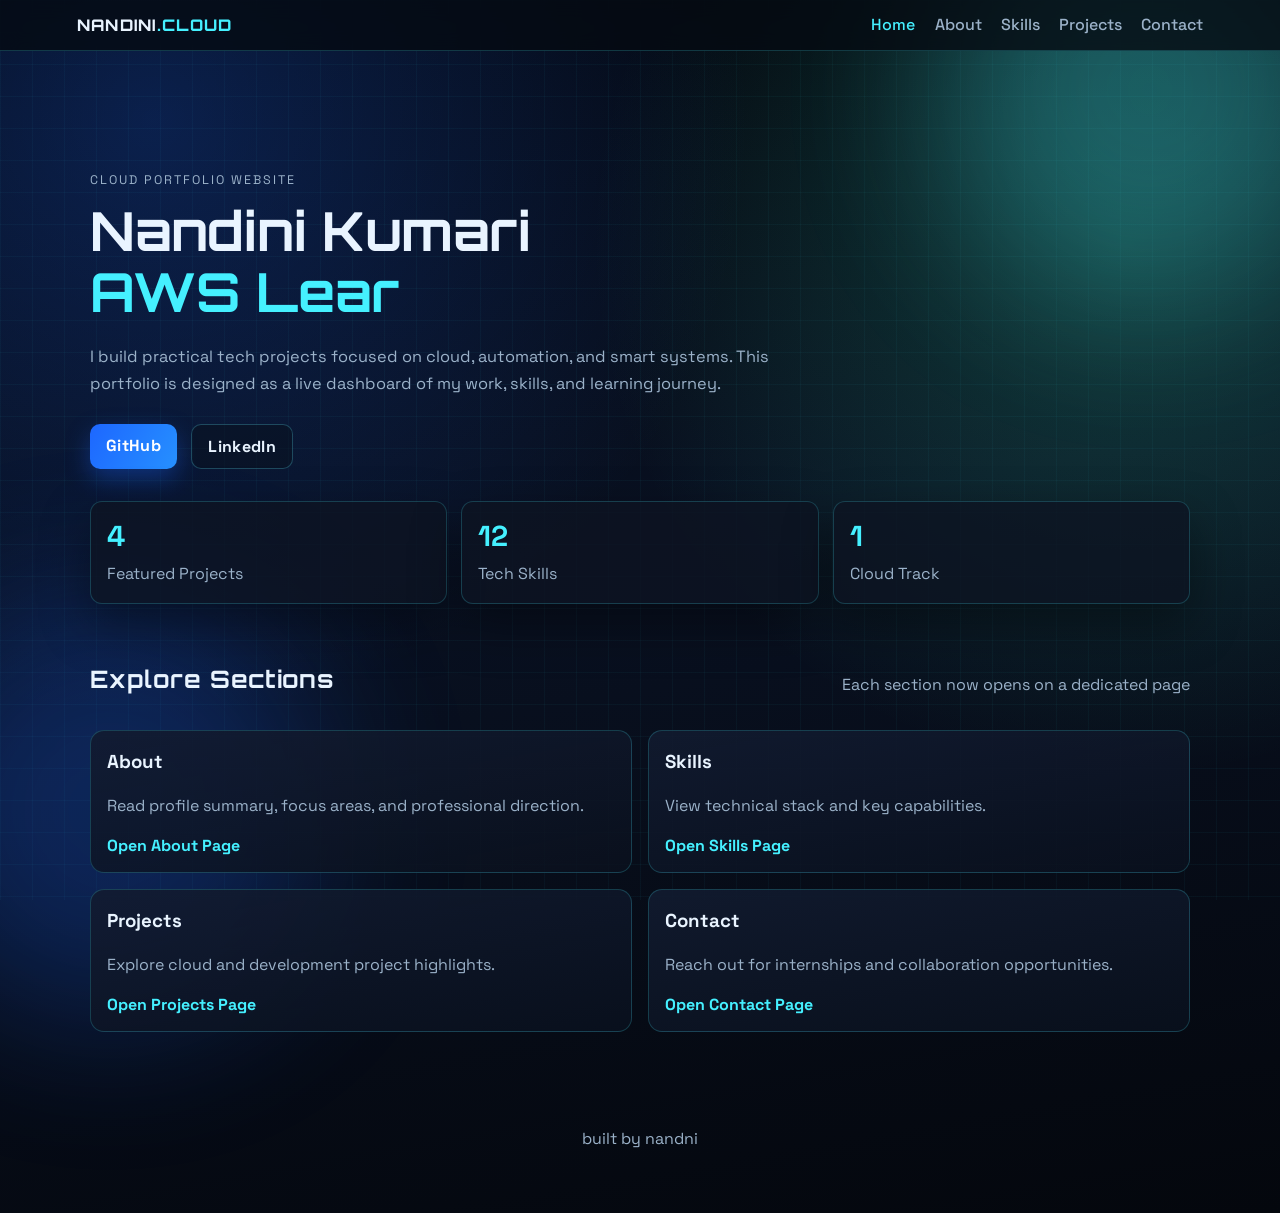
==== index.html @ f7e58623 "Add files via upload" ====
<!DOCTYPE html>
<html lang="en">
<head>
  <meta charset="UTF-8" />
  <meta name="viewport" content="width=device-width, initial-scale=1.0" />
  <meta name="description" content="Nandini Kumari | Cloud and Tech Portfolio" />
  <title>Nandini Kumari | Cloud Portfolio</title>
  <link rel="preconnect" href="https://fonts.googleapis.com" />
  <link rel="preconnect" href="https://fonts.gstatic.com" crossorigin />
  <link href="https://fonts.googleapis.com/css2?family=Orbitron:wght@500;700;800&family=Space+Grotesk:wght@400;500;700&display=swap" rel="stylesheet" />
  <link rel="stylesheet" href="styles.css" />
</head>
<body>
  <div class="ambient ambient-one"></div>
  <div class="ambient ambient-two"></div>

  <header class="site-header">
    <a href="index.html" class="logo">NANDINI<span>.CLOUD</span></a>
    <button class="menu-toggle" id="menuToggle" aria-label="Toggle navigation">☰</button>
    <nav class="nav" id="mainNav">
      <a class="active" href="index.html">Home</a>
      <a href="about.html">About</a>
      <a href="skills.html">Skills</a>
      <a href="projects.html">Projects</a>
      <a href="contact.html">Contact</a>
    </nav>
  </header>

  <main>
    <section class="hero section">
      <p class="kicker">Cloud Portfolio Website</p>
      <h1>
        Nandini Kumari<br />
        <span id="typingText" class="typing"></span>
      </h1>
      <p class="hero-text">
        I build practical tech projects focused on cloud, automation, and smart systems.
        This portfolio is designed as a live dashboard of my work, skills, and learning journey.
      </p>
      <div class="hero-cta">
        <a class="btn primary" href="https://github.com/Nandinikumari" target="_blank" rel="noopener">GitHub</a>
        <a class="btn ghost" href="https://www.linkedin.com/in/nandinikumari01/" target="_blank" rel="noopener">LinkedIn</a>
      </div>
      <div class="stats-grid">
        <article>
          <h3 class="counter" data-target="4">0</h3>
          <p>Featured Projects</p>
        </article>
        <article>
          <h3 class="counter" data-target="12">0</h3>
          <p>Tech Skills</p>
        </article>
        <article>
          <h3 class="counter" data-target="1">0</h3>
          <p>Cloud Track</p>
        </article>
      </div>
    </section>

    <section class="section reveal">
      <div class="section-head">
        <h2>Explore Sections</h2>
        <p>Each section now opens on a dedicated page</p>
      </div>
      <div class="project-grid">
        <article class="project-card">
          <h3>About</h3>
          <p>Read profile summary, focus areas, and professional direction.</p>
          <a href="about.html">Open About Page</a>
        </article>
        <article class="project-card">
          <h3>Skills</h3>
          <p>View technical stack and key capabilities.</p>
          <a href="skills.html">Open Skills Page</a>
        </article>
        <article class="project-card">
          <h3>Projects</h3>
          <p>Explore cloud and development project highlights.</p>
          <a href="projects.html">Open Projects Page</a>
        </article>
        <article class="project-card">
          <h3>Contact</h3>
          <p>Reach out for internships and collaboration opportunities.</p>
          <a href="contact.html">Open Contact Page</a>
        </article>
      </div>
    </section>
  </main>

  <footer class="site-footer">
    <p>built by nandni</p>
  </footer>

  <script src="script.js"></script>
</body>
</html>
---- styles.css ----
:root {
  --bg: #05080f;
  --bg-soft: #0b1220;
  --surface: rgba(14, 20, 34, 0.78);
  --surface-strong: #101a2d;
  --line: rgba(95, 236, 255, 0.25);
  --text: #e9f4ff;
  --muted: #9bb2c9;
  --cyan: #45f0ff;
  --blue: #1d67ff;
  --green: #39f0ad;
  --shadow: 0 20px 50px rgba(0, 0, 0, 0.4);
}

* {
  box-sizing: border-box;
}

html,
body {
  margin: 0;
  padding: 0;
  scroll-behavior: smooth;
}

body {
  font-family: "Space Grotesk", "Segoe UI", sans-serif;
  color: var(--text);
  background:
    radial-gradient(circle at 12% 10%, rgba(30, 103, 255, 0.25), transparent 38%),
    radial-gradient(circle at 88% 20%, rgba(57, 240, 173, 0.2), transparent 36%),
    linear-gradient(170deg, #03060c, #091122 45%, #04070d);
  min-height: 100vh;
  overflow-x: hidden;
}

body::before {
  content: "";
  position: fixed;
  inset: 0;
  background-image:
    linear-gradient(rgba(69, 240, 255, 0.04) 1px, transparent 1px),
    linear-gradient(90deg, rgba(69, 240, 255, 0.04) 1px, transparent 1px);
  background-size: 32px 32px;
  pointer-events: none;
  z-index: -2;
}

.ambient {
  position: fixed;
  width: 420px;
  height: 420px;
  border-radius: 50%;
  filter: blur(80px);
  opacity: 0.26;
  z-index: -1;
}

.ambient-one {
  top: -120px;
  right: -80px;
  background: var(--cyan);
  animation: floatA 10s ease-in-out infinite;
}

.ambient-two {
  bottom: -120px;
  left: -100px;
  background: var(--blue);
  animation: floatB 12s ease-in-out infinite;
}

@keyframes floatA {
  0%,
  100% {
    transform: translate(0, 0);
  }
  50% {
    transform: translate(-24px, 20px);
  }
}

@keyframes floatB {
  0%,
  100% {
    transform: translate(0, 0);
  }
  50% {
    transform: translate(24px, -20px);
  }
}

.site-header {
  position: sticky;
  top: 0;
  backdrop-filter: blur(10px);
  background: rgba(6, 10, 18, 0.8);
  border-bottom: 1px solid rgba(69, 240, 255, 0.2);
  display: flex;
  align-items: center;
  justify-content: space-between;
  padding: 0.9rem 6vw;
  z-index: 100;
}

.logo {
  font-family: "Orbitron", "Segoe UI", sans-serif;
  letter-spacing: 0.08em;
  text-decoration: none;
  color: var(--text);
  font-weight: 800;
}

.logo span {
  color: var(--cyan);
}

.nav {
  display: flex;
  gap: 1.2rem;
}

.nav a {
  color: var(--muted);
  text-decoration: none;
  font-weight: 500;
  transition: color 0.25s ease;
}

.nav a:hover {
  color: var(--cyan);
}

.nav a.active {
  color: var(--cyan);
}

.menu-toggle {
  display: none;
  border: 1px solid var(--line);
  background: transparent;
  color: var(--text);
  border-radius: 8px;
  font-size: 1.2rem;
  width: 40px;
  height: 40px;
}

main {
  width: min(1100px, 92vw);
  margin: 0 auto;
  padding-bottom: 3rem;
}

.section {
  margin-top: 3.2rem;
}

.hero {
  padding-top: 3.5rem;
}

.kicker {
  color: var(--green);
  text-transform: uppercase;
  letter-spacing: 0.16em;
  font-size: 0.78rem;
  margin-bottom: 0.5rem;
}

.hero h1 {
  font-family: "Orbitron", "Segoe UI", sans-serif;
  font-size: clamp(2rem, 4.2vw, 3.4rem);
  line-height: 1.15;
  margin: 0;
}

.typing {
  color: var(--cyan);
}

.hero-text {
  max-width: 740px;
  color: var(--muted);
  font-size: 1.02rem;
  line-height: 1.7;
  margin-top: 1.2rem;
}

.hero-cta {
  margin-top: 1.6rem;
  display: flex;
  gap: 0.9rem;
  flex-wrap: wrap;
}

.btn {
  text-decoration: none;
  padding: 0.7rem 1rem;
  border-radius: 10px;
  font-weight: 700;
  letter-spacing: 0.02em;
  transition: transform 0.2s ease, box-shadow 0.2s ease, background 0.2s ease;
}

.btn:hover {
  transform: translateY(-2px);
}

.btn.primary {
  background: linear-gradient(120deg, var(--blue), #2690ff);
  color: #fff;
  box-shadow: 0 10px 24px rgba(29, 103, 255, 0.35);
}

.btn.ghost {
  border: 1px solid var(--line);
  color: var(--text);
  background: rgba(9, 16, 29, 0.5);
}

.stats-grid {
  margin-top: 2rem;
  display: grid;
  grid-template-columns: repeat(3, minmax(0, 1fr));
  gap: 0.9rem;
}

.stats-grid article {
  background: var(--surface);
  border: 1px solid rgba(69, 240, 255, 0.2);
  border-radius: 12px;
  padding: 1rem;
  box-shadow: var(--shadow);
}

.stats-grid h3 {
  margin: 0;
  color: var(--cyan);
  font-size: 1.8rem;
}

.stats-grid p {
  margin: 0.35rem 0 0;
  color: var(--muted);
}

.card {
  background: var(--surface);
  border: 1px solid rgba(69, 240, 255, 0.2);
  border-radius: 16px;
  padding: 1.2rem;
  box-shadow: var(--shadow);
}

h2 {
  font-family: "Orbitron", "Segoe UI", sans-serif;
  letter-spacing: 0.04em;
  margin-top: 0;
}

.section p {
  color: var(--muted);
  line-height: 1.7;
}

.profile-block {
  margin: 0.8rem 0 1.2rem;
  text-align: center;
}

.profile-name {
  font-family: "Orbitron", "Segoe UI", sans-serif;
  margin: 0 0 0.8rem;
  color: var(--cyan);
  letter-spacing: 0.04em;
}

.profile-photo {
  width: min(260px, 70vw);
  aspect-ratio: 1 / 1;
  object-fit: cover;
  border-radius: 50%;
  border: 1px solid rgba(69, 240, 255, 0.45);
  box-shadow: var(--shadow);
}

.chips {
  display: flex;
  flex-wrap: wrap;
  gap: 0.7rem;
}

.chips span {
  border: 1px solid rgba(57, 240, 173, 0.3);
  color: #d8ffef;
  background: rgba(12, 31, 29, 0.56);
  padding: 0.45rem 0.75rem;
  border-radius: 999px;
  font-size: 0.92rem;
}

.section-head {
  display: flex;
  align-items: end;
  justify-content: space-between;
  gap: 1rem;
  margin-bottom: 1rem;
}

.project-grid {
  display: grid;
  grid-template-columns: repeat(2, minmax(0, 1fr));
  gap: 1rem;
}

.project-card {
  padding: 1rem;
  border-radius: 14px;
  background: linear-gradient(170deg, rgba(18, 27, 48, 0.9), rgba(10, 17, 30, 0.85));
  border: 1px solid rgba(69, 240, 255, 0.2);
  transition: transform 0.25s ease, border-color 0.25s ease;
}

.project-card:hover {
  transform: translateY(-4px);
  border-color: rgba(69, 240, 255, 0.5);
}

.project-card h3 {
  margin-top: 0.2rem;
}

.project-card a {
  color: var(--cyan);
  text-decoration: none;
  font-weight: 700;
}

.contact-links {
  display: grid;
  gap: 0.55rem;
}

.contact-links a {
  color: #c6dcff;
  text-decoration: none;
}

.contact-links a:hover {
  color: var(--cyan);
}

.site-footer {
  text-align: center;
  color: var(--muted);
  padding: 2rem 1rem 3rem;
}

.reveal {
  opacity: 0;
  transform: translateY(18px);
  transition: opacity 0.55s ease, transform 0.55s ease;
}

.reveal.show {
  opacity: 1;
  transform: translateY(0);
}

@media (max-width: 900px) {
  .project-grid {
    grid-template-columns: 1fr;
  }
}

@media (max-width: 760px) {
  .menu-toggle {
    display: inline-grid;
    place-items: center;
  }

  .nav {
    position: absolute;
    top: 62px;
    right: 6vw;
    width: min(240px, 80vw);
    background: rgba(10, 16, 30, 0.96);
    border: 1px solid rgba(69, 240, 255, 0.25);
    border-radius: 12px;
    padding: 0.9rem;
    display: none;
    flex-direction: column;
  }

  .nav.open {
    display: flex;
  }

  .stats-grid {
    grid-template-columns: 1fr;
  }
}
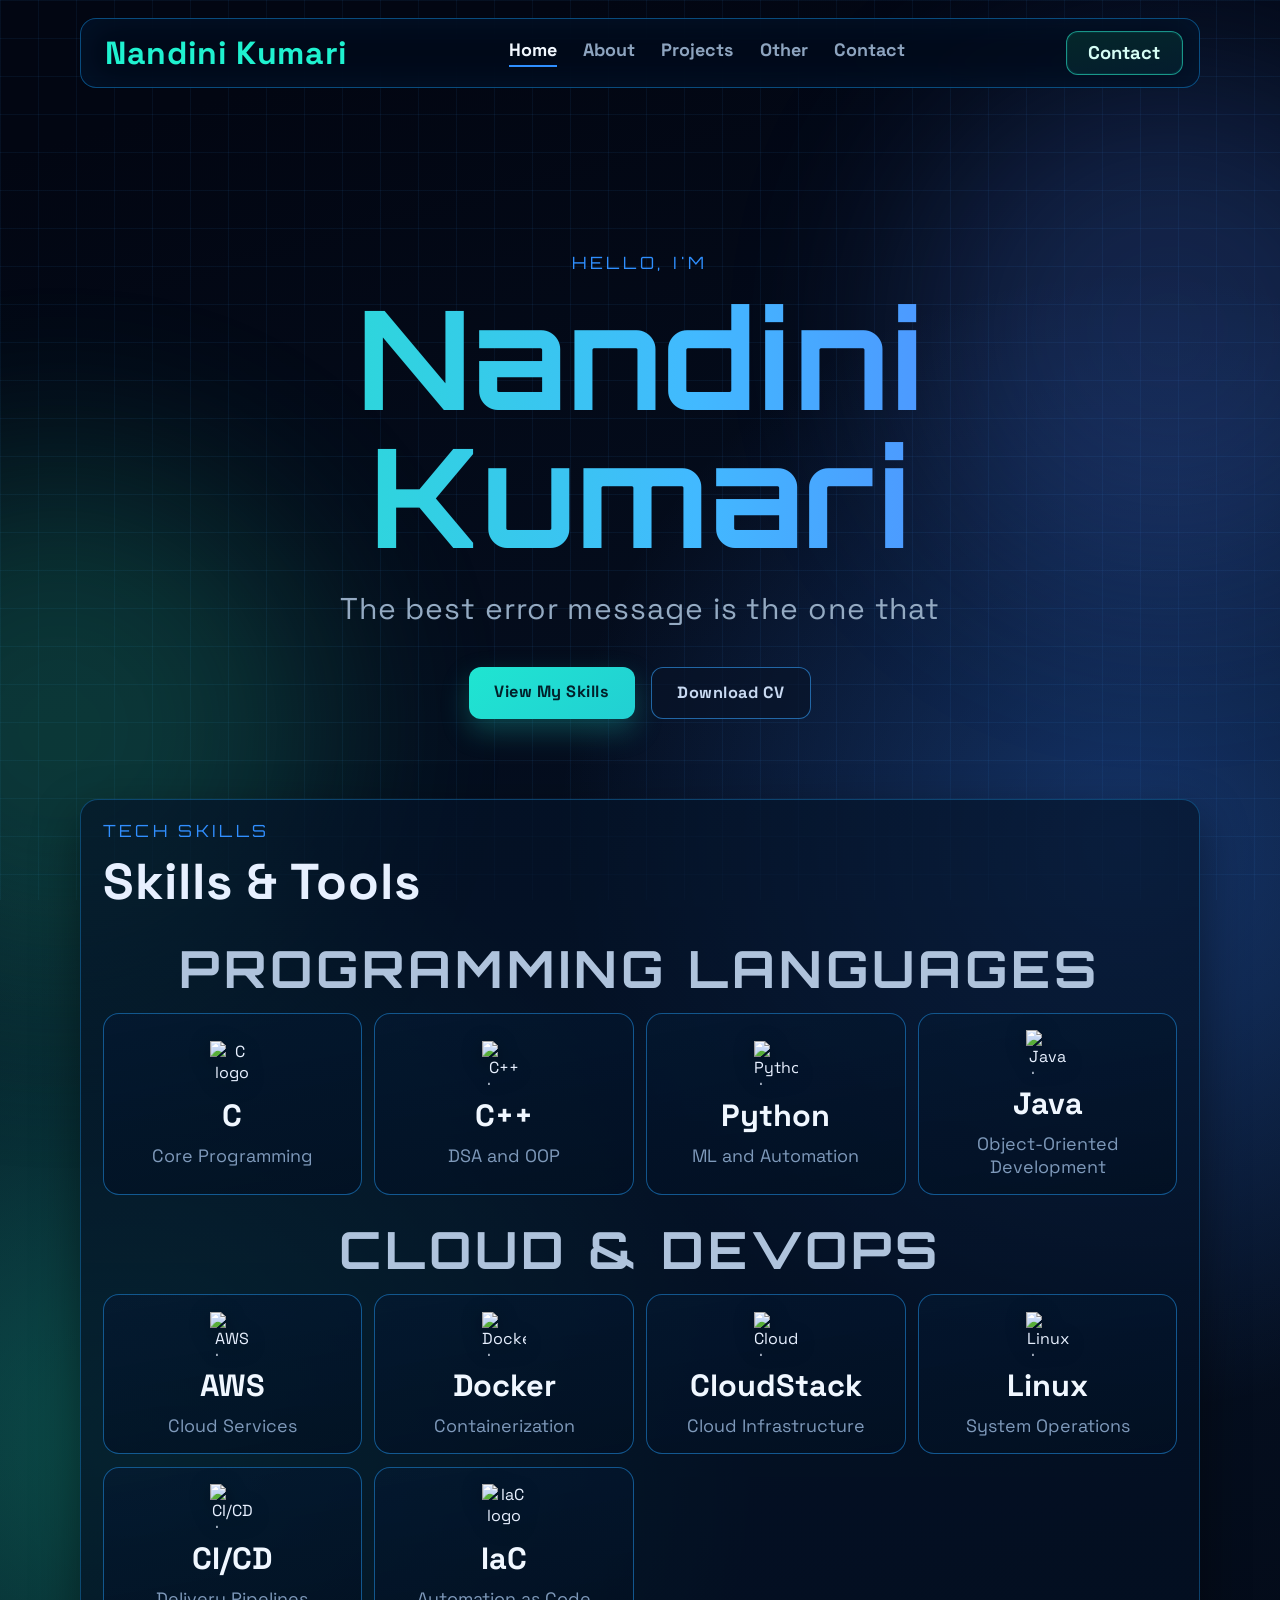
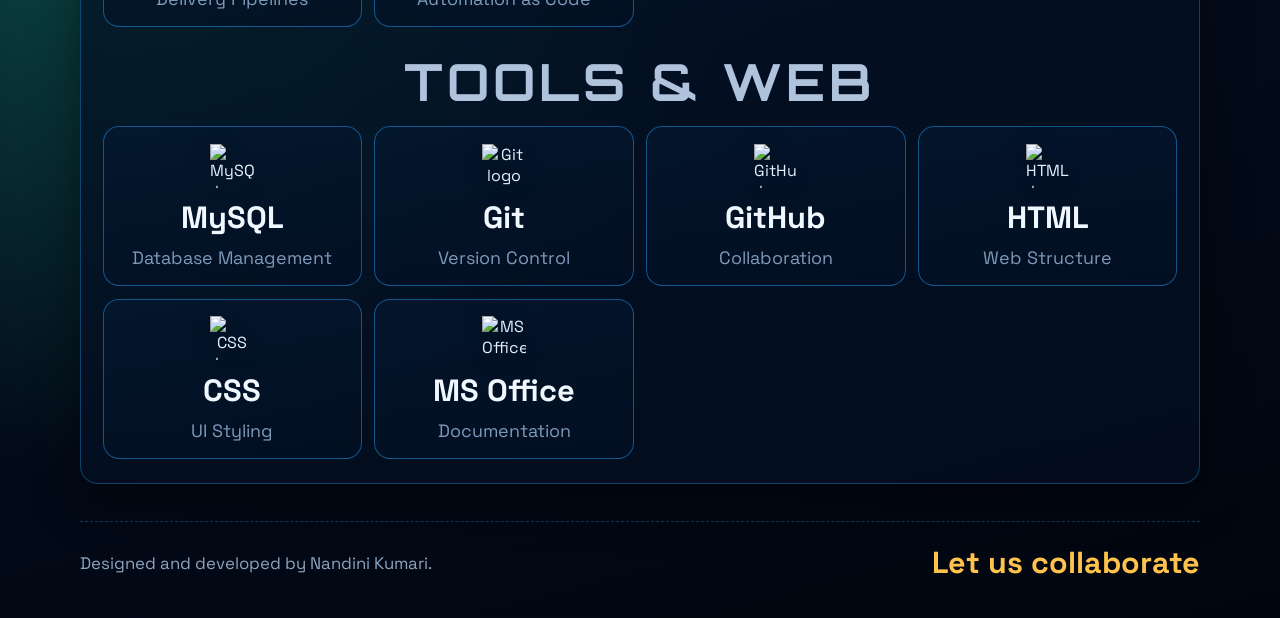
==== commit 5010e9aa: "Add files via upload" ====
--- a/index.html
+++ b/index.html
@@ -15,80 +15,130 @@
   <div class="ambient ambient-two"></div>
 
   <header class="site-header">
-    <a href="index.html" class="logo">NANDINI<span>.CLOUD</span></a>
-    <button class="menu-toggle" id="menuToggle" aria-label="Toggle navigation">☰</button>
+    <a href="index.html" class="logo">Nandini Kumari</a>
+    <button class="menu-toggle" id="menuToggle" aria-label="Toggle navigation">Menu</button>
     <nav class="nav" id="mainNav">
       <a class="active" href="index.html">Home</a>
       <a href="about.html">About</a>
-      <a href="skills.html">Skills</a>
       <a href="projects.html">Projects</a>
+      <a href="skills.html">Other</a>
       <a href="contact.html">Contact</a>
     </nav>
+    <a class="contact-pill" href="contact.html">Contact</a>
   </header>
 
   <main>
     <section class="hero section">
-      <p class="kicker">Cloud Portfolio Website</p>
-      <h1>
-        Nandini Kumari<br />
-        <span id="typingText" class="typing"></span>
-      </h1>
-      <p class="hero-text">
-        I build practical tech projects focused on cloud, automation, and smart systems.
-        This portfolio is designed as a live dashboard of my work, skills, and learning journey.
-      </p>
+      <p class="kicker">HELLO, I'M</p>
+      <h1>Nandini Kumari</h1>
+      <p class="hero-text"><span id="typingText" class="typing"></span></p>
       <div class="hero-cta">
-        <a class="btn primary" href="https://github.com/Nandinikumari" target="_blank" rel="noopener">GitHub</a>
-        <a class="btn ghost" href="https://www.linkedin.com/in/nandinikumari01/" target="_blank" rel="noopener">LinkedIn</a>
-      </div>
-      <div class="stats-grid">
-        <article>
-          <h3 class="counter" data-target="4">0</h3>
-          <p>Featured Projects</p>
-        </article>
-        <article>
-          <h3 class="counter" data-target="12">0</h3>
-          <p>Tech Skills</p>
-        </article>
-        <article>
-          <h3 class="counter" data-target="1">0</h3>
-          <p>Cloud Track</p>
-        </article>
+        <a class="btn primary" href="#skills">View My Skills</a>
+        <a class="btn ghost" href="cloudnadinicv.pdf" target="_blank" rel="noopener">Download CV</a>
       </div>
     </section>
 
-    <section class="section reveal">
-      <div class="section-head">
-        <h2>Explore Sections</h2>
-        <p>Each section now opens on a dedicated page</p>
+    <section class="skills-panel reveal" id="skills">
+      <p class="skills-kicker">TECH SKILLS</p>
+      <h2>Skills &amp; Tools</h2>
+
+      <h3 class="group-title">PROGRAMMING LANGUAGES</h3>
+      <div class="skills-grid grid-4">
+        <article class="skill-card">
+          <img class="tech-logo" src="https://cdn.jsdelivr.net/gh/devicons/devicon/icons/c/c-original.svg" alt="C logo" loading="lazy" />
+          <h4>C</h4>
+          <p>Core Programming</p>
+        </article>
+        <article class="skill-card">
+          <img class="tech-logo" src="https://cdn.jsdelivr.net/gh/devicons/devicon/icons/cplusplus/cplusplus-original.svg" alt="C++ logo" loading="lazy" />
+          <h4>C++</h4>
+          <p>DSA and OOP</p>
+        </article>
+        <article class="skill-card">
+          <img class="tech-logo" src="https://cdn.jsdelivr.net/gh/devicons/devicon/icons/python/python-original.svg" alt="Python logo" loading="lazy" />
+          <h4>Python</h4>
+          <p>ML and Automation</p>
+        </article>
+        <article class="skill-card">
+          <img class="tech-logo" src="https://cdn.jsdelivr.net/gh/devicons/devicon/icons/java/java-original.svg" alt="Java logo" loading="lazy" />
+          <h4>Java</h4>
+          <p>Object-Oriented Development</p>
+        </article>
       </div>
-      <div class="project-grid">
-        <article class="project-card">
-          <h3>About</h3>
-          <p>Read profile summary, focus areas, and professional direction.</p>
-          <a href="about.html">Open About Page</a>
+
+      <h3 class="group-title">CLOUD &amp; DEVOPS</h3>
+      <div class="skills-grid grid-4">
+        <article class="skill-card">
+          <img class="tech-logo" src="https://cdn.jsdelivr.net/gh/devicons/devicon/icons/amazonwebservices/amazonwebservices-original-wordmark.svg" alt="AWS logo" loading="lazy" />
+          <h4>AWS</h4>
+          <p>Cloud Services</p>
         </article>
-        <article class="project-card">
-          <h3>Skills</h3>
-          <p>View technical stack and key capabilities.</p>
-          <a href="skills.html">Open Skills Page</a>
+        <article class="skill-card">
+          <img class="tech-logo" src="https://cdn.jsdelivr.net/gh/devicons/devicon/icons/docker/docker-original.svg" alt="Docker logo" loading="lazy" />
+          <h4>Docker</h4>
+          <p>Containerization</p>
         </article>
-        <article class="project-card">
-          <h3>Projects</h3>
-          <p>Explore cloud and development project highlights.</p>
-          <a href="projects.html">Open Projects Page</a>
+        <article class="skill-card">
+          <img class="tech-logo" src="https://cdn.jsdelivr.net/gh/devicons/devicon/icons/apache/apache-original.svg" alt="CloudStack logo" loading="lazy" />
+          <h4>CloudStack</h4>
+          <p>Cloud Infrastructure</p>
         </article>
-        <article class="project-card">
-          <h3>Contact</h3>
-          <p>Reach out for internships and collaboration opportunities.</p>
-          <a href="contact.html">Open Contact Page</a>
+        <article class="skill-card">
+          <img class="tech-logo" src="https://cdn.jsdelivr.net/gh/devicons/devicon/icons/linux/linux-original.svg" alt="Linux logo" loading="lazy" />
+          <h4>Linux</h4>
+          <p>System Operations</p>
+        </article>
+        <article class="skill-card">
+          <img class="tech-logo" src="https://cdn.jsdelivr.net/gh/devicons/devicon/icons/jenkins/jenkins-original.svg" alt="CI/CD logo" loading="lazy" />
+          <h4>CI/CD</h4>
+          <p>Delivery Pipelines</p>
+        </article>
+        <article class="skill-card">
+          <img class="tech-logo" src="https://cdn.jsdelivr.net/gh/devicons/devicon/icons/terraform/terraform-original.svg" alt="IaC logo" loading="lazy" />
+          <h4>IaC</h4>
+          <p>Automation as Code</p>
+        </article>
+      </div>
+
+      <h3 class="group-title">TOOLS &amp; WEB</h3>
+      <div class="skills-grid grid-4">
+        <article class="skill-card">
+          <img class="tech-logo" src="https://cdn.jsdelivr.net/gh/devicons/devicon/icons/mysql/mysql-original.svg" alt="MySQL logo" loading="lazy" />
+          <h4>MySQL</h4>
+          <p>Database Management</p>
+        </article>
+        <article class="skill-card">
+          <img class="tech-logo" src="https://cdn.jsdelivr.net/gh/devicons/devicon/icons/git/git-original.svg" alt="Git logo" loading="lazy" />
+          <h4>Git</h4>
+          <p>Version Control</p>
+        </article>
+        <article class="skill-card">
+          <img class="tech-logo" src="https://cdn.jsdelivr.net/gh/devicons/devicon/icons/github/github-original.svg" alt="GitHub logo" loading="lazy" />
+          <h4>GitHub</h4>
+          <p>Collaboration</p>
+        </article>
+        <article class="skill-card">
+          <img class="tech-logo" src="https://cdn.jsdelivr.net/gh/devicons/devicon/icons/html5/html5-original.svg" alt="HTML logo" loading="lazy" />
+          <h4>HTML</h4>
+          <p>Web Structure</p>
+        </article>
+        <article class="skill-card">
+          <img class="tech-logo" src="https://cdn.jsdelivr.net/gh/devicons/devicon/icons/css3/css3-original.svg" alt="CSS logo" loading="lazy" />
+          <h4>CSS</h4>
+          <p>UI Styling</p>
+        </article>
+        <article class="skill-card">
+          <img class="tech-logo" src="https://upload.wikimedia.org/wikipedia/commons/0/0e/Microsoft_365_%282022%29.svg" alt="MS Office logo" loading="lazy" />
+          <h4>MS Office</h4>
+          <p>Documentation</p>
         </article>
       </div>
     </section>
   </main>
 
   <footer class="site-footer">
-    <p>built by nandni</p>
+    <p>Designed and developed by Nandini Kumari.</p>
+    <a href="contact.html">Let us collaborate</a>
   </footer>
 
   <script src="script.js"></script>
--- a/styles.css
+++ b/styles.css
@@ -1,15 +1,15 @@
 :root {
-  --bg: #05080f;
-  --bg-soft: #0b1220;
-  --surface: rgba(14, 20, 34, 0.78);
-  --surface-strong: #101a2d;
-  --line: rgba(95, 236, 255, 0.25);
-  --text: #e9f4ff;
-  --muted: #9bb2c9;
-  --cyan: #45f0ff;
-  --blue: #1d67ff;
-  --green: #39f0ad;
-  --shadow: 0 20px 50px rgba(0, 0, 0, 0.4);
+  --bg: #040a16;
+  --surface: rgba(6, 20, 41, 0.7);
+  --surface-strong: rgba(3, 15, 31, 0.86);
+  --line: rgba(0, 164, 255, 0.32);
+  --text: #e7f0ff;
+  --muted: #8da4bf;
+  --cyan: #1ee4cc;
+  --blue: #4f85ff;
+  --glow: #1fd6cb;
+  --yellow: #ffc24b;
+  --shadow: 0 18px 48px rgba(0, 0, 0, 0.45);
 }
 
 * {
@@ -27,9 +27,9 @@
   font-family: "Space Grotesk", "Segoe UI", sans-serif;
   color: var(--text);
   background:
-    radial-gradient(circle at 12% 10%, rgba(30, 103, 255, 0.25), transparent 38%),
-    radial-gradient(circle at 88% 20%, rgba(57, 240, 173, 0.2), transparent 36%),
-    linear-gradient(170deg, #03060c, #091122 45%, #04070d);
+    radial-gradient(circle at 10% 65%, rgba(22, 190, 145, 0.35), transparent 34%),
+    radial-gradient(circle at 88% 38%, rgba(55, 129, 255, 0.32), transparent 32%),
+    linear-gradient(165deg, #020612 6%, #061225 52%, #01050f 100%);
   min-height: 100vh;
   overflow-x: hidden;
 }
@@ -39,33 +39,33 @@
   position: fixed;
   inset: 0;
   background-image:
-    linear-gradient(rgba(69, 240, 255, 0.04) 1px, transparent 1px),
-    linear-gradient(90deg, rgba(69, 240, 255, 0.04) 1px, transparent 1px);
-  background-size: 32px 32px;
+    linear-gradient(rgba(68, 162, 255, 0.07) 1px, transparent 1px),
+    linear-gradient(90deg, rgba(68, 162, 255, 0.07) 1px, transparent 1px);
+  background-size: 38px 38px;
   pointer-events: none;
   z-index: -2;
 }
 
 .ambient {
   position: fixed;
-  width: 420px;
-  height: 420px;
+  width: 520px;
+  height: 520px;
   border-radius: 50%;
-  filter: blur(80px);
-  opacity: 0.26;
+  filter: blur(100px);
+  opacity: 0.22;
   z-index: -1;
 }
 
 .ambient-one {
-  top: -120px;
-  right: -80px;
-  background: var(--cyan);
+  top: 52%;
+  left: -200px;
+  background: #26d39f;
   animation: floatA 10s ease-in-out infinite;
 }
 
 .ambient-two {
-  bottom: -120px;
-  left: -100px;
+  top: 70px;
+  right: -150px;
   background: var(--blue);
   animation: floatB 12s ease-in-out infinite;
 }
@@ -92,114 +92,144 @@
 
 .site-header {
   position: sticky;
-  top: 0;
-  backdrop-filter: blur(10px);
-  background: rgba(6, 10, 18, 0.8);
-  border-bottom: 1px solid rgba(69, 240, 255, 0.2);
+  top: 18px;
+  width: min(1120px, 92vw);
+  margin: 18px auto 0;
+  backdrop-filter: blur(14px);
+  background: rgba(2, 12, 28, 0.74);
+  border: 1px solid rgba(18, 130, 207, 0.55);
+  border-radius: 16px;
   display: flex;
   align-items: center;
   justify-content: space-between;
-  padding: 0.9rem 6vw;
+  padding: 0.72rem 1rem;
   z-index: 100;
+  box-shadow: inset 0 0 40px rgba(14, 61, 108, 0.22);
 }
 
 .logo {
-  font-family: "Orbitron", "Segoe UI", sans-serif;
-  letter-spacing: 0.08em;
+  font-family: "Space Grotesk", "Segoe UI", sans-serif;
+  letter-spacing: 0.02em;
   text-decoration: none;
-  color: var(--text);
+  color: #1ff2d0;
   font-weight: 800;
-}
-
-.logo span {
-  color: var(--cyan);
+  font-size: 2rem;
+  margin-left: 0.5rem;
 }
 
 .nav {
   display: flex;
-  gap: 1.2rem;
+  gap: 1.65rem;
 }
 
 .nav a {
   color: var(--muted);
   text-decoration: none;
-  font-weight: 500;
-  transition: color 0.25s ease;
+  font-weight: 700;
+  font-size: 1.12rem;
+  transition: color 0.25s ease, border-color 0.25s ease;
+  border-bottom: 2px solid transparent;
+  padding-bottom: 0.25rem;
 }
 
 .nav a:hover {
-  color: var(--cyan);
+  color: #d9ebff;
 }
 
 .nav a.active {
-  color: var(--cyan);
+  color: #f2f8ff;
+  border-color: #2f8fff;
 }
 
 .menu-toggle {
   display: none;
   border: 1px solid var(--line);
-  background: transparent;
+  background: rgba(8, 20, 38, 0.75);
   color: var(--text);
   border-radius: 8px;
-  font-size: 1.2rem;
-  width: 40px;
-  height: 40px;
+  font-size: 1rem;
+  font-weight: 700;
+  padding: 0.55rem 0.8rem;
+}
+
+.contact-pill {
+  color: #d5fdf4;
+  text-decoration: none;
+  font-weight: 700;
+  font-size: 1.15rem;
+  border: 1px solid rgba(38, 222, 194, 0.62);
+  border-radius: 12px;
+  padding: 0.62rem 1.35rem;
+  background: linear-gradient(170deg, rgba(6, 53, 49, 0.68), rgba(5, 32, 50, 0.78));
+  box-shadow: 0 0 0 1px rgba(14, 118, 110, 0.2) inset;
 }
 
 main {
-  width: min(1100px, 92vw);
+  width: min(1120px, 92vw);
   margin: 0 auto;
-  padding-bottom: 3rem;
+  padding-bottom: 2.3rem;
 }
 
 .section {
-  margin-top: 3.2rem;
+  margin-top: 2.8rem;
 }
 
 .hero {
-  padding-top: 3.5rem;
+  min-height: 74vh;
+  display: grid;
+  place-content: center;
+  text-align: center;
+  padding-top: 2.5rem;
 }
 
 .kicker {
-  color: var(--green);
+  color: #2f8fff;
   text-transform: uppercase;
-  letter-spacing: 0.16em;
-  font-size: 0.78rem;
-  margin-bottom: 0.5rem;
+  letter-spacing: 0.22em;
+  font-size: 1.06rem;
+  margin: 0;
+  font-family: "Orbitron", "Segoe UI", sans-serif;
 }
 
 .hero h1 {
   font-family: "Orbitron", "Segoe UI", sans-serif;
-  font-size: clamp(2rem, 4.2vw, 3.4rem);
-  line-height: 1.15;
-  margin: 0;
+  font-size: clamp(4.6rem, 12vw, 8.6rem);
+  line-height: 1;
+  margin: 1rem 0;
+  letter-spacing: 0.01em;
+  background: linear-gradient(90deg, #24e4cb 10%, #42b9ff 55%, #5a72ff 100%);
+  -webkit-background-clip: text;
+  background-clip: text;
+  color: transparent;
 }
 
 .typing {
-  color: var(--cyan);
+  color: #94aac2;
 }
 
 .hero-text {
-  max-width: 740px;
-  color: var(--muted);
-  font-size: 1.02rem;
-  line-height: 1.7;
-  margin-top: 1.2rem;
+  color: #93a8c0;
+  font-size: clamp(1.65rem, 2.35vw, 2.2rem);
+  letter-spacing: 0.03em;
+  margin: 0.5rem 0 0;
+  min-height: 2.8rem;
 }
 
 .hero-cta {
-  margin-top: 1.6rem;
+  margin-top: 2.1rem;
   display: flex;
-  gap: 0.9rem;
+  justify-content: center;
+  gap: 1rem;
   flex-wrap: wrap;
 }
 
 .btn {
   text-decoration: none;
-  padding: 0.7rem 1rem;
-  border-radius: 10px;
+  padding: 0.9rem 1.6rem;
+  border-radius: 12px;
   font-weight: 700;
-  letter-spacing: 0.02em;
+  font-size: 1.02rem;
+  letter-spacing: 0.03em;
   transition: transform 0.2s ease, box-shadow 0.2s ease, background 0.2s ease;
 }
 
@@ -208,153 +238,513 @@
 }
 
 .btn.primary {
-  background: linear-gradient(120deg, var(--blue), #2690ff);
-  color: #fff;
-  box-shadow: 0 10px 24px rgba(29, 103, 255, 0.35);
+  background: linear-gradient(140deg, #1fe5d1, #22cfd3);
+  color: #02202a;
+  box-shadow: 0 12px 28px rgba(31, 215, 196, 0.27);
 }
 
 .btn.ghost {
-  border: 1px solid var(--line);
-  color: var(--text);
-  background: rgba(9, 16, 29, 0.5);
-}
-
-.stats-grid {
-  margin-top: 2rem;
+  border: 1px solid rgba(46, 142, 224, 0.68);
+  color: #c8d9f1;
+  background: rgba(8, 20, 40, 0.64);
+}
+
+.skills-panel {
+  background: linear-gradient(180deg, rgba(4, 19, 40, 0.68), rgba(3, 15, 34, 0.75));
+  border: 1px solid rgba(24, 126, 198, 0.45);
+  border-radius: 18px;
+  padding: 1.3rem 1.35rem 1.5rem;
+  box-shadow: var(--shadow);
+}
+
+.skills-kicker {
+  margin: 0;
+  font-family: "Orbitron", "Segoe UI", sans-serif;
+  font-size: 1.05rem;
+  letter-spacing: 0.2em;
+  color: #318fff;
+}
+
+h2 {
+  font-family: "Space Grotesk", "Segoe UI", sans-serif;
+  font-size: clamp(2rem, 4vw, 3.15rem);
+  letter-spacing: 0.02em;
+  margin: 0.45rem 0 0.2rem;
+}
+
+.group-title {
+  margin: 1.4rem 0 0.8rem;
+  text-align: center;
+  font-family: "Orbitron", "Segoe UI", sans-serif;
+  font-size: clamp(1.9rem, 4.4vw, 3.2rem);
+  letter-spacing: 0.08em;
+  color: #afc3dc;
+}
+
+.skills-grid {
   display: grid;
-  grid-template-columns: repeat(3, minmax(0, 1fr));
-  gap: 0.9rem;
-}
-
-.stats-grid article {
-  background: var(--surface);
-  border: 1px solid rgba(69, 240, 255, 0.2);
-  border-radius: 12px;
-  padding: 1rem;
-  box-shadow: var(--shadow);
-}
-
-.stats-grid h3 {
-  margin: 0;
-  color: var(--cyan);
-  font-size: 1.8rem;
-}
-
-.stats-grid p {
-  margin: 0.35rem 0 0;
+  grid-template-columns: repeat(4, minmax(0, 1fr));
+  gap: 0.8rem;
+}
+
+.skills-grid.grid-4 {
+  grid-template-columns: repeat(4, minmax(0, 1fr));
+}
+
+.skill-card {
+  min-height: 160px;
+  border: 1px solid rgba(27, 123, 199, 0.65);
+  border-radius: 16px;
+  background: linear-gradient(170deg, rgba(5, 25, 50, 0.66), rgba(3, 16, 34, 0.76));
+  display: flex;
+  flex-direction: column;
+  justify-content: center;
+  align-items: center;
+  text-align: center;
+  padding: 1rem 0.85rem;
+  transition: transform 0.22s ease, border-color 0.22s ease, box-shadow 0.22s ease;
+}
+
+.tech-logo {
+  width: 44px;
+  height: 44px;
+  object-fit: contain;
+  margin-bottom: 0.65rem;
+  filter: drop-shadow(0 4px 10px rgba(0, 0, 0, 0.35));
+}
+
+.skill-card:hover {
+  transform: translateY(-2px);
+  border-color: rgba(38, 219, 191, 0.82);
+  box-shadow: 0 0 26px rgba(27, 185, 158, 0.2);
+}
+
+.skill-card h4 {
+  margin: 0;
+  font-size: clamp(1.55rem, 2.4vw, 2.3rem);
+  color: #f0f7ff;
+}
+
+.skill-card p {
+  margin: 0.55rem 0 0;
+  font-size: 1.12rem;
+  color: #7e99ba;
+}
+
+.site-footer {
+  width: min(1120px, 92vw);
+  margin: 0 auto;
+  border-top: 1px dashed rgba(37, 110, 178, 0.5);
   color: var(--muted);
-}
-
-.card {
-  background: var(--surface);
-  border: 1px solid rgba(69, 240, 255, 0.2);
-  border-radius: 16px;
-  padding: 1.2rem;
-  box-shadow: var(--shadow);
-}
-
-h2 {
-  font-family: "Orbitron", "Segoe UI", sans-serif;
-  letter-spacing: 0.04em;
-  margin-top: 0;
-}
-
-.section p {
-  color: var(--muted);
-  line-height: 1.7;
-}
-
-.profile-block {
-  margin: 0.8rem 0 1.2rem;
-  text-align: center;
-}
-
-.profile-name {
-  font-family: "Orbitron", "Segoe UI", sans-serif;
-  margin: 0 0 0.8rem;
-  color: var(--cyan);
-  letter-spacing: 0.04em;
-}
-
-.profile-photo {
-  width: min(260px, 70vw);
+  padding: 1.35rem 0 2.2rem;
+  display: flex;
+  justify-content: space-between;
+  align-items: center;
+  gap: 1rem;
+}
+
+.site-footer p {
+  margin: 0;
+  font-size: 1.05rem;
+}
+
+.site-footer a {
+  text-decoration: none;
+  color: var(--yellow);
+  font-weight: 700;
+  font-size: 1.9rem;
+}
+
+.about-main {
+  width: min(1120px, 92vw);
+  margin: 0 auto;
+  padding: 1.2rem 0 1.8rem;
+}
+
+.about-hero {
+  display: flex;
+  flex-direction: column;
+  align-items: center;
+}
+
+.about-title {
+  margin: 2.2rem 0 1.6rem;
+  font-family: "Orbitron", "Segoe UI", sans-serif;
+  font-size: clamp(3rem, 7vw, 5.2rem);
+  letter-spacing: 0.06em;
+  color: #2caeff;
+}
+
+.about-photo {
+  width: min(250px, 54vw);
   aspect-ratio: 1 / 1;
   object-fit: cover;
   border-radius: 50%;
-  border: 1px solid rgba(69, 240, 255, 0.45);
-  box-shadow: var(--shadow);
-}
-
-.chips {
+  border: 6px solid #22d7d0;
+  box-shadow: 0 0 34px rgba(24, 180, 176, 0.27);
+}
+
+.about-name {
+  margin: 1.3rem 0 1.3rem;
+  font-family: "Orbitron", "Segoe UI", sans-serif;
+  font-size: clamp(3.5rem, 8vw, 6.4rem);
+  line-height: 1;
+  letter-spacing: 0.01em;
+  background: linear-gradient(90deg, #29d9c8, #53a2ff);
+  -webkit-background-clip: text;
+  background-clip: text;
+  color: transparent;
+}
+
+.about-card {
+  width: min(920px, 100%);
+  background: linear-gradient(170deg, rgba(12, 24, 52, 0.82), rgba(8, 17, 35, 0.82));
+  border: 1px solid rgba(16, 145, 208, 0.5);
+  border-radius: 24px;
+  padding: 1.8rem 2rem;
+  box-shadow: 0 20px 48px rgba(0, 0, 0, 0.35);
+}
+
+.about-card p {
+  margin: 0 0 1rem;
+  color: #b6c7dc;
+  font-size: clamp(1.04rem, 2vw, 1.25rem);
+  line-height: 1.62;
+}
+
+.about-card p:last-child {
+  margin-bottom: 0;
+}
+
+.projects-main {
+  width: min(1120px, 92vw);
+  margin: 0 auto;
+  padding: 1.05rem 0 1.8rem;
+}
+
+.projects-intro {
+  border: 1px solid rgba(20, 119, 190, 0.54);
+  border-radius: 18px;
+  background: linear-gradient(170deg, rgba(5, 21, 44, 0.78), rgba(4, 14, 31, 0.78));
+  padding: 1.15rem 1.25rem 1.4rem;
+}
+
+.projects-kicker {
+  margin: 0;
+  font-family: "Orbitron", "Segoe UI", sans-serif;
+  font-size: 1.06rem;
+  letter-spacing: 0.2em;
+  color: #2e96ff;
+}
+
+.projects-intro h1 {
+  margin: 0.5rem 0 0;
+  font-family: "Space Grotesk", "Segoe UI", sans-serif;
+  font-size: clamp(3rem, 7.5vw, 5.6rem);
+  line-height: 0.98;
+  letter-spacing: 0.01em;
+  color: #d7e5f4;
+}
+
+.projects-intro h1 span {
+  color: #25e0bf;
+}
+
+.project-list {
+  margin-top: 1.25rem;
+  border: 1px solid rgba(20, 116, 184, 0.45);
+  border-radius: 18px;
+  padding: 1rem;
+  background: linear-gradient(180deg, rgba(5, 19, 41, 0.62), rgba(3, 15, 35, 0.67));
+}
+
+.project-item {
+  border: 1px solid rgba(22, 181, 172, 0.7);
+  border-radius: 16px;
+  background: linear-gradient(165deg, rgba(5, 28, 55, 0.72), rgba(4, 21, 42, 0.75));
+  padding: 1rem 1.05rem 0.9rem;
+}
+
+.project-item + .project-item {
+  margin-top: 1rem;
+}
+
+.project-item header {
   display: flex;
-  flex-wrap: wrap;
-  gap: 0.7rem;
-}
-
-.chips span {
-  border: 1px solid rgba(57, 240, 173, 0.3);
-  color: #d8ffef;
-  background: rgba(12, 31, 29, 0.56);
-  padding: 0.45rem 0.75rem;
-  border-radius: 999px;
-  font-size: 0.92rem;
-}
-
-.section-head {
-  display: flex;
-  align-items: end;
   justify-content: space-between;
+  align-items: baseline;
   gap: 1rem;
-  margin-bottom: 1rem;
-}
-
-.project-grid {
+}
+
+.project-item h3 {
+  margin: 0;
+  color: #d8e5f4;
+  font-size: clamp(1.32rem, 2.3vw, 2rem);
+}
+
+.project-item header p {
+  margin: 0;
+  color: #7ea6cf;
+  font-size: 1.12rem;
+  font-family: "Orbitron", "Segoe UI", sans-serif;
+  letter-spacing: 0.04em;
+  white-space: nowrap;
+}
+
+.project-item ul {
+  margin: 0.75rem 0 0;
+  padding-left: 1.15rem;
+}
+
+.project-item li {
+  color: #b7c8dc;
+  font-size: clamp(1.03rem, 1.8vw, 1.2rem);
+  line-height: 1.55;
+  margin-bottom: 0.55rem;
+}
+
+.project-item li:last-child {
+  margin-bottom: 0;
+}
+
+.read-more {
+  margin-top: 0.9rem;
+  margin-left: auto;
+  display: inline-block;
+  text-decoration: none;
+  color: #cce5dc;
+  border: 1px solid rgba(20, 186, 162, 0.78);
+  border-radius: 12px;
+  padding: 0.5rem 0.95rem;
+  font-weight: 700;
+  font-size: 1.03rem;
+  background: rgba(6, 48, 60, 0.44);
+}
+
+.others-main {
+  width: min(1120px, 92vw);
+  margin: 0 auto;
+  padding: 1.1rem 0 1.8rem;
+}
+
+.others-hero {
+  border: 1px solid rgba(20, 119, 190, 0.54);
+  border-radius: 18px;
+  background: linear-gradient(170deg, rgba(5, 21, 44, 0.78), rgba(4, 14, 31, 0.78));
+  padding: 1.15rem 1.25rem 1.4rem;
+}
+
+.others-kicker,
+.panel-kicker {
+  margin: 0;
+  font-family: "Orbitron", "Segoe UI", sans-serif;
+  font-size: 1.03rem;
+  letter-spacing: 0.2em;
+  color: #2e96ff;
+}
+
+.others-hero h1 {
+  margin: 0.45rem 0 0;
+  font-family: "Space Grotesk", "Segoe UI", sans-serif;
+  font-size: clamp(3.2rem, 8vw, 5.9rem);
+  line-height: 0.98;
+  letter-spacing: 0.01em;
+  color: #d7e5f4;
+}
+
+.others-hero h1 span {
+  color: #25e0bf;
+}
+
+.others-grid {
+  margin-top: 1.15rem;
   display: grid;
   grid-template-columns: repeat(2, minmax(0, 1fr));
   gap: 1rem;
 }
 
-.project-card {
+.others-panel {
+  border: 1px solid rgba(20, 116, 184, 0.45);
+  border-radius: 18px;
+  background: linear-gradient(180deg, rgba(5, 19, 41, 0.62), rgba(3, 15, 35, 0.67));
   padding: 1rem;
+}
+
+.others-panel h2 {
+  margin: 0.35rem 0 0.75rem;
+  font-size: clamp(2rem, 4vw, 3rem);
+  color: #d8e5f4;
+}
+
+.info-card {
+  border: 1px solid rgba(22, 120, 192, 0.64);
+  border-radius: 16px;
+  background: linear-gradient(165deg, rgba(5, 28, 55, 0.72), rgba(4, 21, 42, 0.75));
+  padding: 1rem;
+}
+
+.info-card.highlight {
+  border-color: rgba(20, 186, 162, 0.78);
+}
+
+.info-card h3 {
+  margin: 0;
+  color: #d8e5f4;
+  font-size: clamp(1.3rem, 2.2vw, 2rem);
+}
+
+.meta {
+  margin: 0.5rem 0 0;
+  color: #7ea6cf;
+  font-size: 1.08rem;
+  font-family: "Orbitron", "Segoe UI", sans-serif;
+  letter-spacing: 0.04em;
+}
+
+.info-card ul {
+  margin: 0.75rem 0 0;
+  padding-left: 1.2rem;
+}
+
+.info-card li,
+.plain-text {
+  color: #b7c8dc;
+  font-size: clamp(1.02rem, 1.8vw, 1.2rem);
+  line-height: 1.5;
+  margin-bottom: 0.5rem;
+}
+
+.plain-text {
+  margin: 0.6rem 0 0;
+}
+
+.line-card {
+  border: 1px solid rgba(22, 120, 192, 0.64);
   border-radius: 14px;
-  background: linear-gradient(170deg, rgba(18, 27, 48, 0.9), rgba(10, 17, 30, 0.85));
-  border: 1px solid rgba(69, 240, 255, 0.2);
-  transition: transform 0.25s ease, border-color 0.25s ease;
-}
-
-.project-card:hover {
-  transform: translateY(-4px);
-  border-color: rgba(69, 240, 255, 0.5);
-}
-
-.project-card h3 {
-  margin-top: 0.2rem;
-}
-
-.project-card a {
-  color: var(--cyan);
+  background: linear-gradient(165deg, rgba(5, 28, 55, 0.72), rgba(4, 21, 42, 0.75));
+  padding: 0.85rem 0.95rem;
+  display: flex;
+  justify-content: space-between;
+  align-items: flex-start;
+  gap: 0.75rem;
+}
+
+.line-card + .line-card {
+  margin-top: 0.75rem;
+}
+
+.line-card p {
+  margin: 0;
+  color: #d0ddec;
+  font-size: clamp(1rem, 1.8vw, 1.22rem);
+  line-height: 1.35;
+}
+
+.line-card span {
+  color: #8eb2d8;
+  font-weight: 700;
+  font-size: clamp(1rem, 1.8vw, 1.18rem);
+  white-space: nowrap;
+}
+
+.contact-main {
+  width: min(1120px, 92vw);
+  margin: 0 auto;
+  padding: 1.1rem 0 1.8rem;
+}
+
+.contact-hero {
+  min-height: 74vh;
+  display: flex;
+  flex-direction: column;
+  align-items: center;
+  justify-content: center;
+  text-align: center;
+}
+
+.contact-kicker {
+  margin: 0;
+  font-family: "Orbitron", "Segoe UI", sans-serif;
+  color: #2e96ff;
+  letter-spacing: 0.2em;
+  font-size: 1.02rem;
+}
+
+.contact-hero h1 {
+  margin: 0.7rem 0 0;
+  font-family: "Orbitron", "Segoe UI", sans-serif;
+  font-size: clamp(4rem, 10vw, 6.8rem);
+  color: #2caeff;
+  line-height: 1;
+  letter-spacing: 0.03em;
+}
+
+.contact-copy {
+  margin: 1rem 0 0;
+  max-width: 920px;
+  color: #9db2ca;
+  font-size: clamp(1.15rem, 2.1vw, 1.9rem);
+  line-height: 1.35;
+}
+
+.contact-grid {
+  margin-top: 1.6rem;
+  width: 100%;
+  display: grid;
+  grid-template-columns: repeat(4, minmax(0, 1fr));
+  gap: 0.9rem;
+}
+
+.contact-card {
+  border: 1px solid rgba(22, 120, 192, 0.64);
+  border-radius: 18px;
+  background: linear-gradient(165deg, rgba(5, 28, 55, 0.72), rgba(4, 21, 42, 0.75));
   text-decoration: none;
-  font-weight: 700;
-}
-
-.contact-links {
+  color: #dce8f5;
+  min-height: 148px;
+  display: flex;
+  flex-direction: column;
+  align-items: center;
+  justify-content: center;
+  gap: 0.75rem;
+  transition: transform 0.22s ease, border-color 0.22s ease, box-shadow 0.22s ease;
+}
+
+.contact-card:hover {
+  transform: translateY(-2px);
+  border-color: rgba(20, 186, 162, 0.8);
+  box-shadow: 0 0 26px rgba(27, 185, 158, 0.18);
+}
+
+.contact-badge {
+  width: 52px;
+  height: 52px;
+  border-radius: 50%;
+  border: 1px solid rgba(20, 186, 162, 0.8);
   display: grid;
-  gap: 0.55rem;
-}
-
-.contact-links a {
-  color: #c6dcff;
-  text-decoration: none;
-}
-
-.contact-links a:hover {
-  color: var(--cyan);
-}
-
-.site-footer {
-  text-align: center;
-  color: var(--muted);
-  padding: 2rem 1rem 3rem;
+  place-items: center;
+  background: rgba(6, 44, 60, 0.3);
+  padding: 0.55rem;
+}
+
+.contact-logo {
+  width: 100%;
+  height: 100%;
+  object-fit: contain;
+}
+
+.contact-card h3 {
+  margin: 0;
+  font-size: clamp(1.5rem, 2.4vw, 2.15rem);
+  color: #d8e5f4;
+}
+
+.contact-card p {
+  margin: 0;
+  color: #90aac7;
+  font-size: 0.94rem;
+  max-width: 90%;
+  overflow-wrap: anywhere;
 }
 
 .reveal {
@@ -369,35 +759,154 @@
 }
 
 @media (max-width: 900px) {
-  .project-grid {
-    grid-template-columns: 1fr;
+  .skills-grid.grid-4 {
+    grid-template-columns: repeat(2, minmax(0, 1fr));
+  }
+
+  .site-header {
+    gap: 0.8rem;
+  }
+
+  .logo {
+    font-size: 1.7rem;
+  }
+
+  .nav {
+    gap: 1rem;
+  }
+
+  .nav a,
+  .contact-pill {
+    font-size: 1rem;
   }
 }
 
 @media (max-width: 760px) {
+  .site-header {
+    top: 10px;
+    margin-top: 10px;
+    padding: 0.75rem;
+    flex-wrap: wrap;
+  }
+
+  .logo {
+    font-size: 1.55rem;
+  }
+
   .menu-toggle {
     display: inline-grid;
     place-items: center;
+    margin-left: auto;
+  }
+
+  .contact-pill {
+    display: none;
   }
 
   .nav {
     position: absolute;
-    top: 62px;
-    right: 6vw;
-    width: min(240px, 80vw);
-    background: rgba(10, 16, 30, 0.96);
-    border: 1px solid rgba(69, 240, 255, 0.25);
+    top: 64px;
+    right: 10px;
+    width: min(250px, 84vw);
+    background: rgba(7, 19, 37, 0.98);
+    border: 1px solid rgba(37, 117, 189, 0.7);
     border-radius: 12px;
     padding: 0.9rem;
     display: none;
     flex-direction: column;
+    gap: 0.7rem;
   }
 
   .nav.open {
     display: flex;
   }
 
-  .stats-grid {
+  .skills-grid.grid-4 {
     grid-template-columns: 1fr;
   }
-}
+
+  .hero {
+    min-height: 68vh;
+  }
+
+  .hero-text {
+    min-height: 4.5rem;
+  }
+
+  .site-footer {
+    flex-direction: column;
+    align-items: flex-start;
+    padding-bottom: 1.6rem;
+  }
+
+  .site-footer a {
+    font-size: 1.45rem;
+  }
+
+  .about-title {
+    margin-top: 1.5rem;
+  }
+
+  .about-card {
+    padding: 1.3rem 1.1rem;
+    border-radius: 18px;
+  }
+
+  .projects-intro,
+  .project-list {
+    border-radius: 14px;
+    padding: 0.9rem;
+  }
+
+  .project-item {
+    padding: 0.85rem;
+  }
+
+  .project-item header {
+    flex-direction: column;
+    align-items: flex-start;
+    gap: 0.2rem;
+  }
+
+  .project-item header p {
+    white-space: normal;
+  }
+
+  .others-grid {
+    grid-template-columns: 1fr;
+  }
+
+  .others-panel,
+  .others-hero {
+    border-radius: 14px;
+    padding: 0.9rem;
+  }
+
+  .line-card {
+    flex-direction: column;
+    gap: 0.35rem;
+  }
+
+  .line-card span {
+    white-space: normal;
+  }
+
+  .contact-hero {
+    min-height: 68vh;
+  }
+
+  .contact-grid {
+    grid-template-columns: repeat(2, minmax(0, 1fr));
+  }
+
+  .contact-card {
+    min-height: 130px;
+    border-radius: 14px;
+  }
+}
+
+@media (max-width: 520px) {
+  .contact-grid {
+    grid-template-columns: 1fr;
+  }
+}
